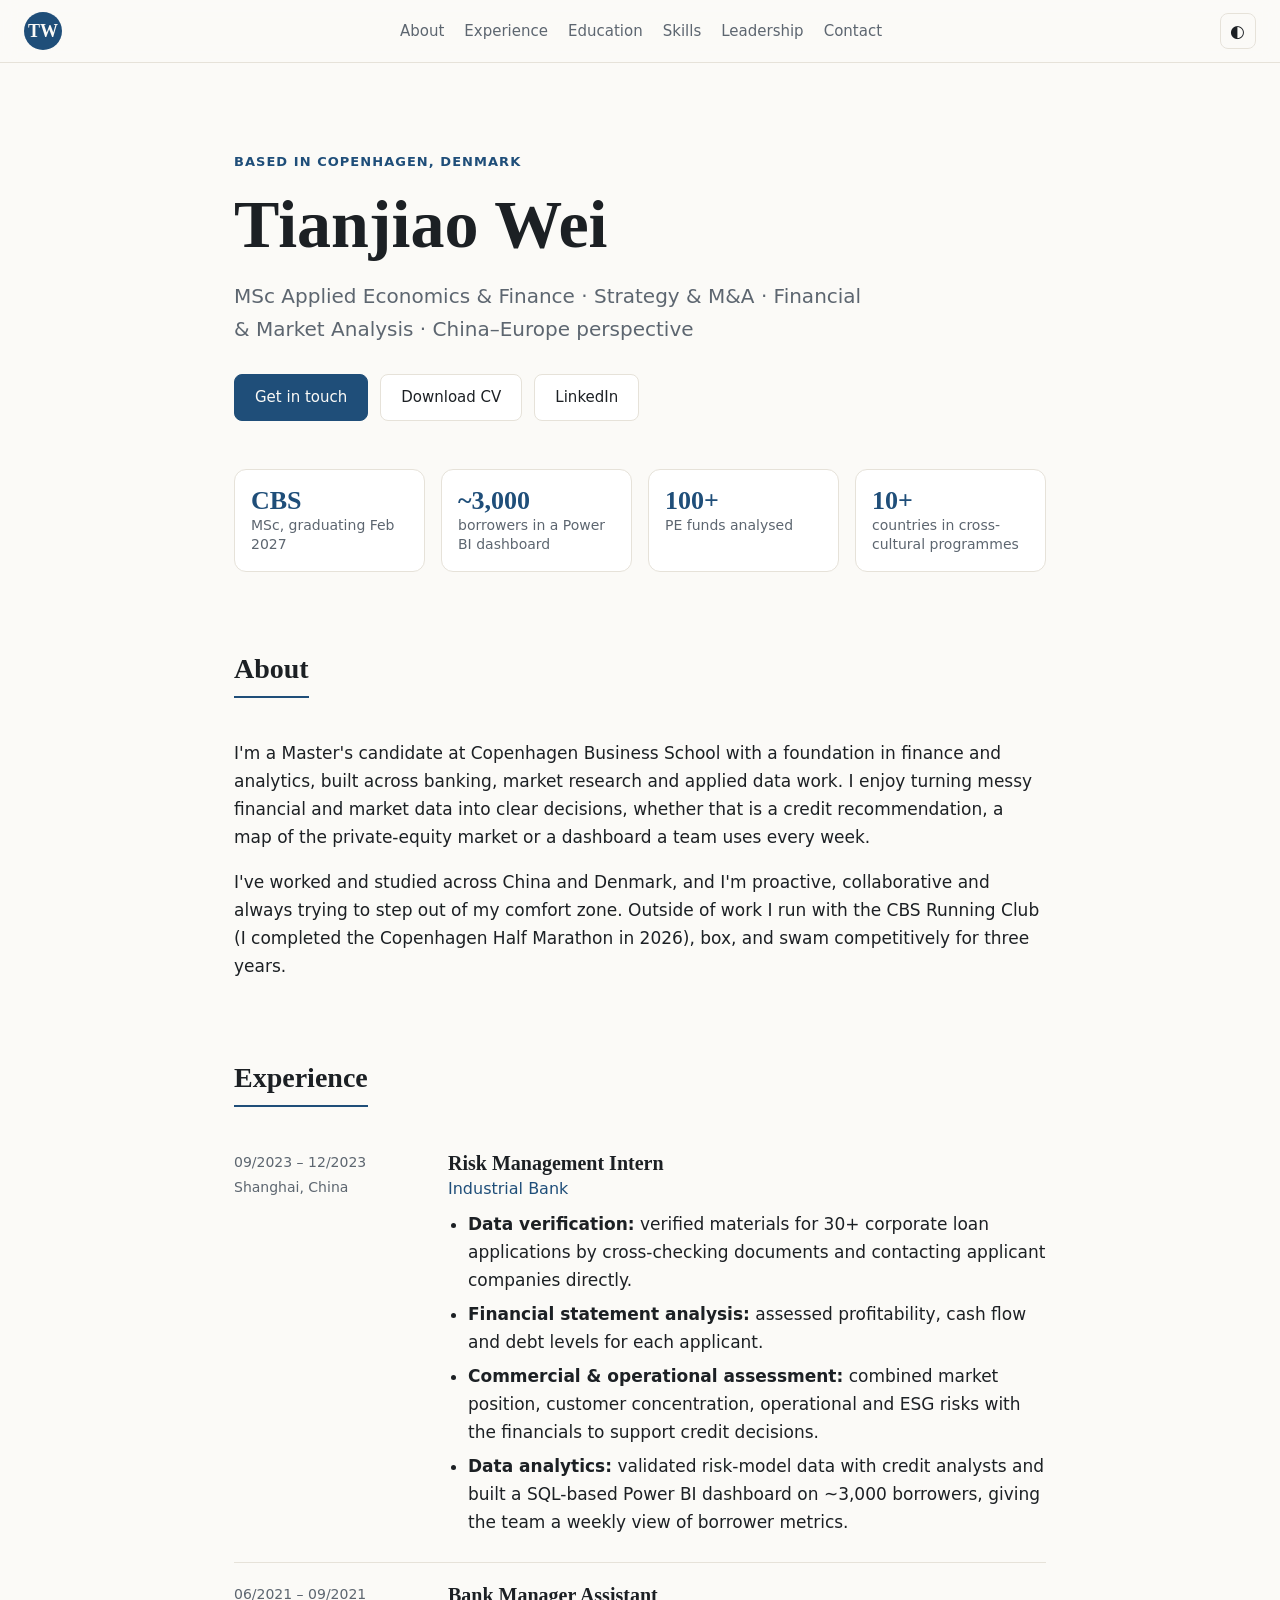
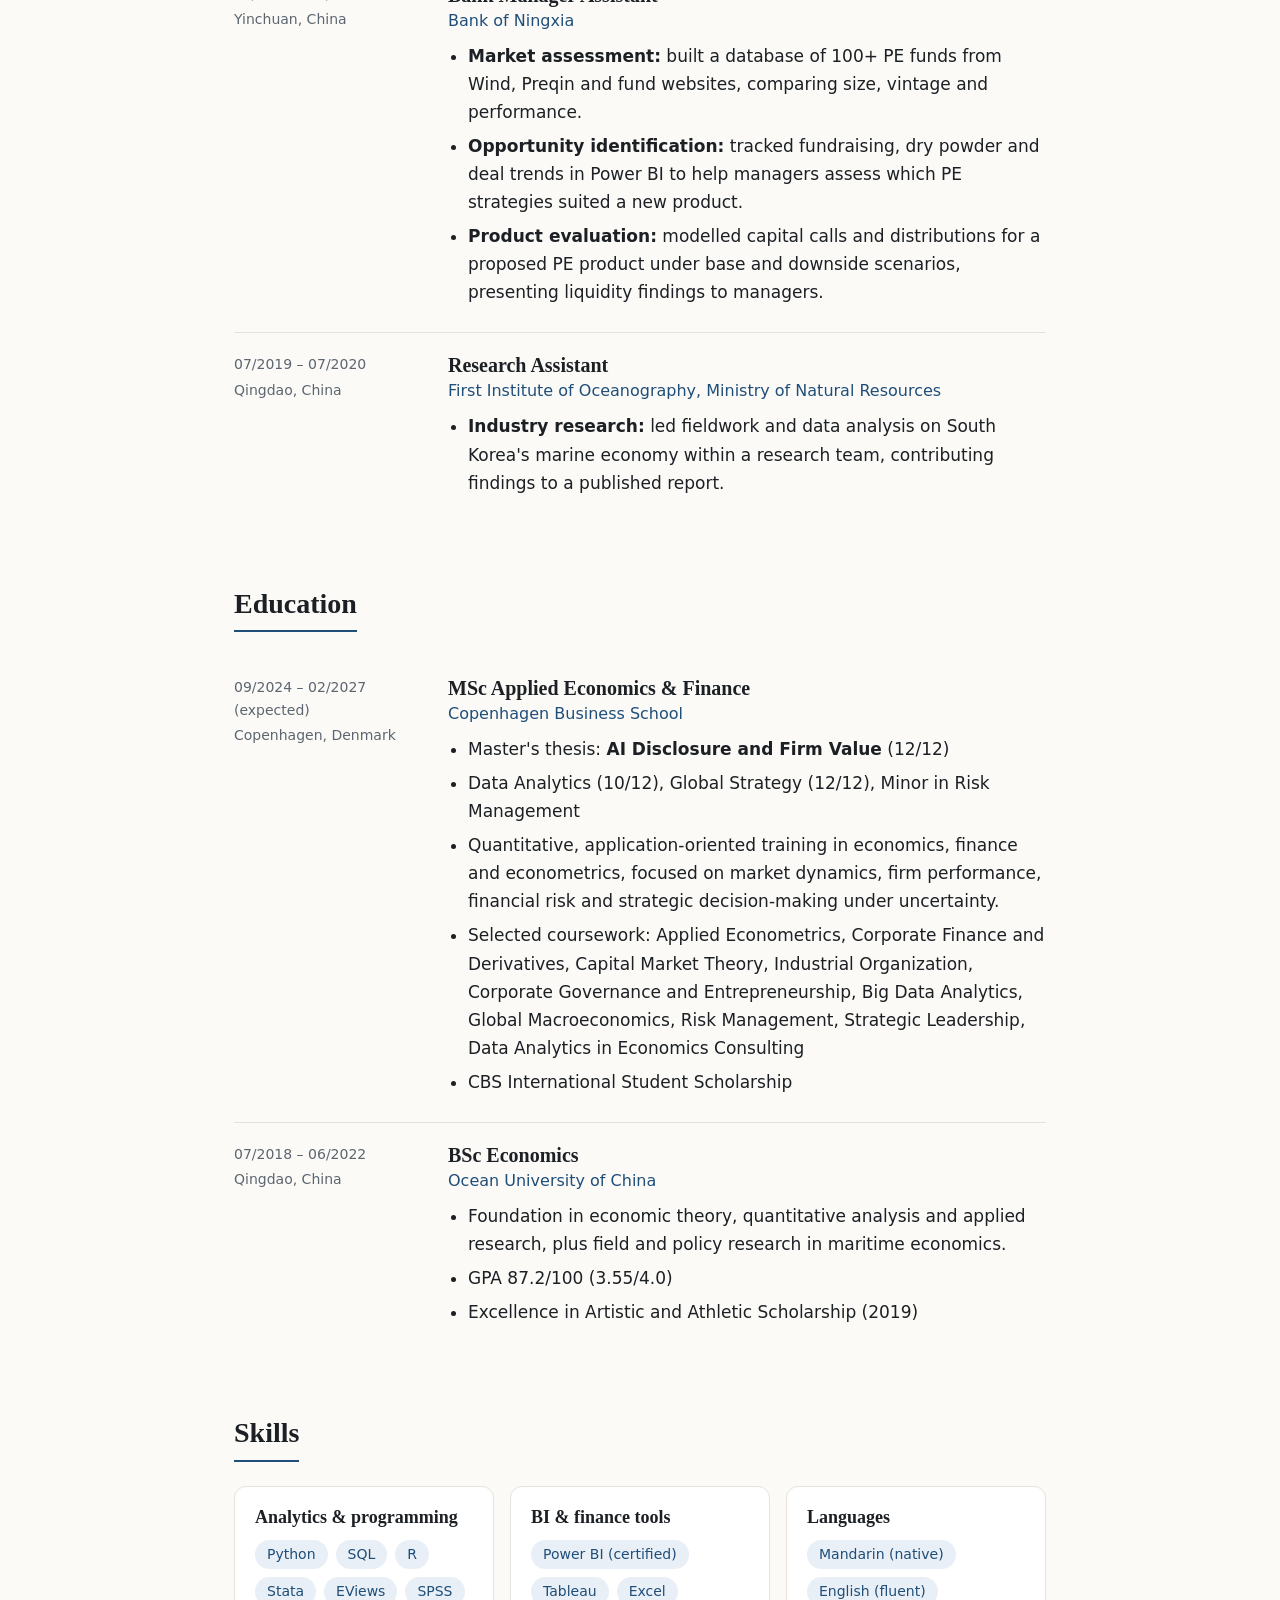
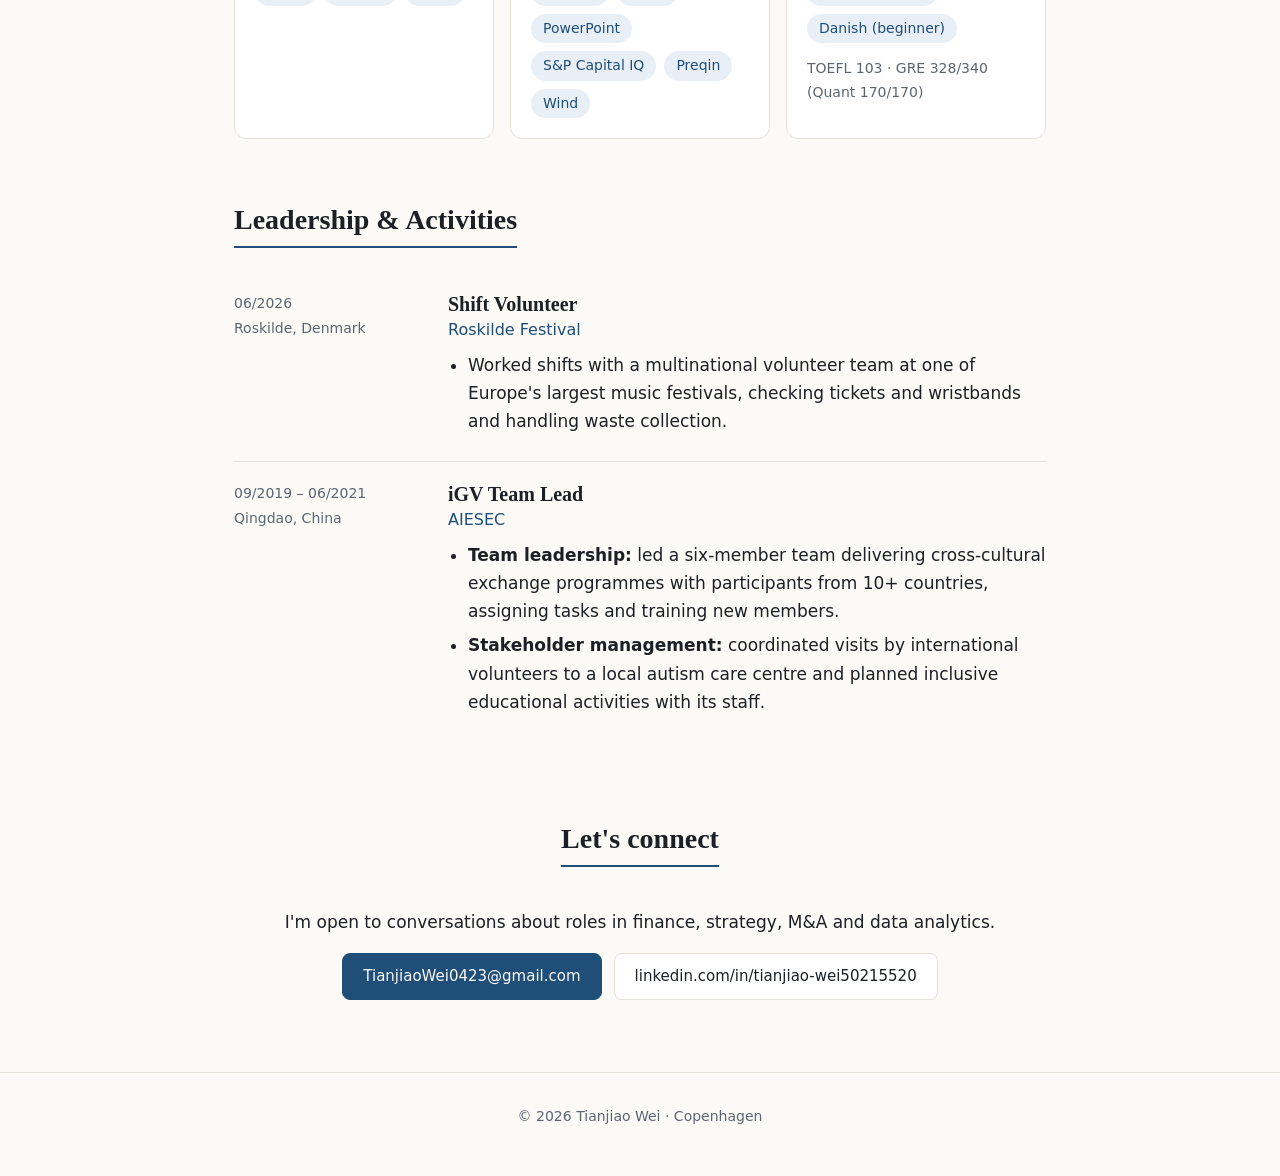
==== index.html @ 9f886868 "Add personal portfolio site Co-Authored-By: Claude Sonnet 5.5 <noreply@anthropic.com>" ====
<!doctype html>
<html lang="en">
<head>
  <meta charset="utf-8">
  <meta name="viewport" content="width=device-width, initial-scale=1">
  <title>Tianjiao Wei | Applied Economics & Finance</title>
  <meta name="description" content="Tianjiao Wei: MSc candidate in Applied Economics & Finance at Copenhagen Business School. Financial analysis, market research and data analytics.">
  <link rel="stylesheet" href="styles.css">
</head>
<body>
  <header class="nav">
    <a class="logo" href="#top">TW</a>
    <nav>
      <a href="#about">About</a>
      <a href="#experience">Experience</a>
      <a href="#education">Education</a>
      <a href="#skills">Skills</a>
      <a href="#leadership">Leadership</a>
      <a href="#contact">Contact</a>
    </nav>
    <button id="theme" aria-label="Toggle dark mode">◐</button>
  </header>

  <main id="top">
    <section class="hero">
      <p class="eyebrow">Based in Copenhagen, Denmark</p>
      <h1>Tianjiao Wei</h1>
      <p class="tagline">MSc Applied Economics &amp; Finance &middot; Strategy &amp; M&amp;A &middot; Financial &amp; Market Analysis &middot; China–Europe perspective</p>
      <div class="cta">
        <a class="btn primary" href="#contact">Get in touch</a>
        <a class="btn" href="Tianjiao_Wei_CV.pdf">Download CV</a>
        <a class="btn" href="https://linkedin.com/in/tianjiao-wei50215520" target="_blank" rel="noopener">LinkedIn</a>
      </div>
      <ul class="stats">
        <li><strong>CBS</strong><span>MSc, graduating Feb 2027</span></li>
        <li><strong>~3,000</strong><span>borrowers in a Power BI dashboard</span></li>
        <li><strong>100+</strong><span>PE funds analysed</span></li>
        <li><strong>10+</strong><span>countries in cross-cultural programmes</span></li>
      </ul>
    </section>

    <section id="about">
      <h2>About</h2>
      <p>I'm a Master's candidate at Copenhagen Business School with a foundation in finance and analytics, built across banking, market research and applied data work. I enjoy turning messy financial and market data into clear decisions, whether that is a credit recommendation, a map of the private-equity market or a dashboard a team uses every week.</p>
      <p>I've worked and studied across China and Denmark, and I'm proactive, collaborative and always trying to step out of my comfort zone. Outside of work I run with the CBS Running Club (I completed the Copenhagen Half Marathon in 2026), box, and swam competitively for three years.</p>
    </section>

    <section id="experience">
      <h2>Experience</h2>

      <article class="item">
        <div class="meta"><span>09/2023 – 12/2023</span><span>Shanghai, China</span></div>
        <div>
          <h3>Risk Management Intern <small>Industrial Bank</small></h3>
          <ul>
            <li><b>Data verification:</b> verified materials for 30+ corporate loan applications by cross-checking documents and contacting applicant companies directly.</li>
            <li><b>Financial statement analysis:</b> assessed profitability, cash flow and debt levels for each applicant.</li>
            <li><b>Commercial &amp; operational assessment:</b> combined market position, customer concentration, operational and ESG risks with the financials to support credit decisions.</li>
            <li><b>Data analytics:</b> validated risk-model data with credit analysts and built a SQL-based Power BI dashboard on ~3,000 borrowers, giving the team a weekly view of borrower metrics.</li>
          </ul>
        </div>
      </article>

      <article class="item">
        <div class="meta"><span>06/2021 – 09/2021</span><span>Yinchuan, China</span></div>
        <div>
          <h3>Bank Manager Assistant <small>Bank of Ningxia</small></h3>
          <ul>
            <li><b>Market assessment:</b> built a database of 100+ PE funds from Wind, Preqin and fund websites, comparing size, vintage and performance.</li>
            <li><b>Opportunity identification:</b> tracked fundraising, dry powder and deal trends in Power BI to help managers assess which PE strategies suited a new product.</li>
            <li><b>Product evaluation:</b> modelled capital calls and distributions for a proposed PE product under base and downside scenarios, presenting liquidity findings to managers.</li>
          </ul>
        </div>
      </article>

      <article class="item">
        <div class="meta"><span>07/2019 – 07/2020</span><span>Qingdao, China</span></div>
        <div>
          <h3>Research Assistant <small>First Institute of Oceanography, Ministry of Natural Resources</small></h3>
          <ul>
            <li><b>Industry research:</b> led fieldwork and data analysis on South Korea's marine economy within a research team, contributing findings to a published report.</li>
          </ul>
        </div>
      </article>
    </section>

    <section id="education">
      <h2>Education</h2>

      <article class="item">
        <div class="meta"><span>09/2024 – 02/2027 (expected)</span><span>Copenhagen, Denmark</span></div>
        <div>
          <h3>MSc Applied Economics &amp; Finance <small>Copenhagen Business School</small></h3>
          <ul>
            <li>Master's thesis: <b>AI Disclosure and Firm Value</b> (12/12)</li>
            <li>Data Analytics (10/12), Global Strategy (12/12), Minor in Risk Management</li>
            <li>Quantitative, application-oriented training in economics, finance and econometrics, focused on market dynamics, firm performance, financial risk and strategic decision-making under uncertainty.</li>
            <li>Selected coursework: Applied Econometrics, Corporate Finance and Derivatives, Capital Market Theory, Industrial Organization, Corporate Governance and Entrepreneurship, Big Data Analytics, Global Macroeconomics, Risk Management, Strategic Leadership, Data Analytics in Economics Consulting</li>
            <li>CBS International Student Scholarship</li>
          </ul>
        </div>
      </article>

      <article class="item">
        <div class="meta"><span>07/2018 – 06/2022</span><span>Qingdao, China</span></div>
        <div>
          <h3>BSc Economics <small>Ocean University of China</small></h3>
          <ul>
            <li>Foundation in economic theory, quantitative analysis and applied research, plus field and policy research in maritime economics.</li>
            <li>GPA 87.2/100 (3.55/4.0)</li>
            <li>Excellence in Artistic and Athletic Scholarship (2019)</li>
          </ul>
        </div>
      </article>
    </section>

    <section id="skills">
      <h2>Skills</h2>
      <div class="grid">
        <div class="card"><h3>Analytics &amp; programming</h3><p class="tags"><span>Python</span><span>SQL</span><span>R</span><span>Stata</span><span>EViews</span><span>SPSS</span></p></div>
        <div class="card"><h3>BI &amp; finance tools</h3><p class="tags"><span>Power BI (certified)</span><span>Tableau</span><span>Excel</span><span>PowerPoint</span><span>S&amp;P Capital IQ</span><span>Preqin</span><span>Wind</span></p></div>
        <div class="card"><h3>Languages</h3><p class="tags"><span>Mandarin (native)</span><span>English (fluent)</span><span>Danish (beginner)</span></p><p class="note">TOEFL 103 &middot; GRE 328/340 (Quant 170/170)</p></div>
      </div>
    </section>

    <section id="leadership">
      <h2>Leadership &amp; Activities</h2>

      <article class="item">
        <div class="meta"><span>06/2026</span><span>Roskilde, Denmark</span></div>
        <div>
          <h3>Shift Volunteer <small>Roskilde Festival</small></h3>
          <ul><li>Worked shifts with a multinational volunteer team at one of Europe's largest music festivals, checking tickets and wristbands and handling waste collection.</li></ul>
        </div>
      </article>

      <article class="item">
        <div class="meta"><span>09/2019 – 06/2021</span><span>Qingdao, China</span></div>
        <div>
          <h3>iGV Team Lead <small>AIESEC</small></h3>
          <ul>
            <li><b>Team leadership:</b> led a six-member team delivering cross-cultural exchange programmes with participants from 10+ countries, assigning tasks and training new members.</li>
            <li><b>Stakeholder management:</b> coordinated visits by international volunteers to a local autism care centre and planned inclusive educational activities with its staff.</li>
          </ul>
        </div>
      </article>
    </section>

    <section id="contact" class="contact">
      <h2>Let's connect</h2>
      <p>I'm open to conversations about roles in finance, strategy, M&amp;A and data analytics.</p>
      <div class="cta">
        <a class="btn primary" href="mailto:TianjiaoWei0423@gmail.com">TianjiaoWei0423@gmail.com</a>
        <a class="btn" href="https://linkedin.com/in/tianjiao-wei50215520" target="_blank" rel="noopener">linkedin.com/in/tianjiao-wei50215520</a>
      </div>
    </section>
  </main>

  <footer>&copy; <span id="year"></span> Tianjiao Wei &middot; Copenhagen</footer>
  <script src="script.js"></script>
</body>
</html>
---- styles.css ----
:root {
  --bg: #fbfaf7;
  --surface: #ffffff;
  --text: #1c2024;
  --muted: #5d6670;
  --line: #e6e2d9;
  --accent: #1f4e79;
  --accent-soft: #e8eff6;
}
:root[data-theme="dark"] {
  --bg: #12161b;
  --surface: #1a2027;
  --text: #e8ebee;
  --muted: #9aa5b1;
  --line: #2b333c;
  --accent: #7db2e3;
  --accent-soft: #1f2d3b;
}
* { box-sizing: border-box; }
html { scroll-behavior: smooth; scroll-padding-top: 70px; }
body {
  margin: 0;
  background: var(--bg);
  color: var(--text);
  font: 17px/1.65 system-ui, -apple-system, "Segoe UI", Roboto, sans-serif;
}
h1, h2, h3 { font-family: Georgia, "Times New Roman", serif; line-height: 1.2; margin: 0; }
a { color: var(--accent); }

.nav {
  position: sticky; top: 0; z-index: 10;
  display: flex; align-items: center; justify-content: space-between; gap: 16px;
  padding: 12px 24px;
  background: color-mix(in srgb, var(--bg) 88%, transparent);
  backdrop-filter: blur(8px);
  border-bottom: 1px solid var(--line);
}
.logo {
  font: 700 18px Georgia, serif; text-decoration: none; color: var(--bg);
  background: var(--accent); width: 38px; height: 38px; border-radius: 50%;
  display: grid; place-items: center;
}
.nav nav { display: flex; gap: 20px; flex-wrap: wrap; justify-content: center; }
.nav nav a { color: var(--muted); text-decoration: none; font-size: 15px; }
.nav nav a:hover { color: var(--accent); }
#theme { background: none; border: 1px solid var(--line); color: var(--text); border-radius: 8px; width: 36px; height: 36px; cursor: pointer; font-size: 17px; }

main { max-width: 860px; margin: 0 auto; padding: 0 24px; }
section { padding: 56px 0 8px; }
section h2 { font-size: 28px; margin-bottom: 24px; padding-bottom: 10px; border-bottom: 2px solid var(--accent); display: inline-block; }

.hero { padding: 88px 0 24px; }
.eyebrow { color: var(--accent); font-weight: 600; letter-spacing: .08em; text-transform: uppercase; font-size: 13px; margin: 0 0 12px; }
.hero h1 { font-size: clamp(42px, 8vw, 68px); }
.tagline { font-size: 20px; color: var(--muted); max-width: 640px; margin: 14px 0 28px; }

.cta { display: flex; flex-wrap: wrap; gap: 12px; }
.btn {
  display: inline-block; padding: 10px 20px; border-radius: 8px; text-decoration: none;
  border: 1px solid var(--line); background: var(--surface); color: var(--text); font-size: 15px; font-weight: 500;
  transition: transform .15s, border-color .15s;
}
.btn:hover { transform: translateY(-2px); border-color: var(--accent); }
.btn.primary { background: var(--accent); border-color: var(--accent); color: var(--bg); }

.stats { list-style: none; padding: 0; margin: 48px 0 0; display: grid; grid-template-columns: repeat(auto-fit, minmax(170px, 1fr)); gap: 16px; }
.stats li { background: var(--surface); border: 1px solid var(--line); border-radius: 12px; padding: 16px; }
.stats strong { display: block; font: 700 26px Georgia, serif; color: var(--accent); }
.stats span { color: var(--muted); font-size: 14px; line-height: 1.4; display: block; }

.item { display: grid; grid-template-columns: 190px 1fr; gap: 24px; padding: 20px 0; border-top: 1px solid var(--line); }
.item:first-of-type { border-top: 0; }
.meta { color: var(--muted); font-size: 14px; display: flex; flex-direction: column; gap: 2px; }
.item h3 { font-size: 20px; }
.item h3 small { display: block; font: 500 16px system-ui, sans-serif; color: var(--accent); margin-top: 4px; }
.item ul { margin: 12px 0 0; padding-left: 20px; }
.item li { margin-bottom: 6px; }

.grid { display: grid; grid-template-columns: repeat(auto-fit, minmax(240px, 1fr)); gap: 16px; }
.card { background: var(--surface); border: 1px solid var(--line); border-radius: 12px; padding: 20px; }
.card h3 { font-size: 18px; margin-bottom: 12px; }
.tags { display: flex; flex-wrap: wrap; gap: 8px; margin: 0; }
.tags span { background: var(--accent-soft); color: var(--accent); padding: 3px 12px; border-radius: 999px; font-size: 14px; }
.note { color: var(--muted); font-size: 14px; margin: 14px 0 0; }

.contact { text-align: center; padding: 72px 0 40px; }
.contact .cta { justify-content: center; }
footer { text-align: center; color: var(--muted); font-size: 14px; padding: 32px 24px 48px; border-top: 1px solid var(--line); margin-top: 32px; }

.reveal { opacity: 0; transform: translateY(14px); transition: opacity .6s, transform .6s; }
.reveal.show { opacity: 1; transform: none; }
@media (prefers-reduced-motion: reduce) { .reveal { opacity: 1; transform: none; transition: none; } html { scroll-behavior: auto; } }

@media (max-width: 640px) {
  .item { grid-template-columns: 1fr; gap: 8px; }
  .meta { flex-direction: row; gap: 12px; flex-wrap: wrap; }
  .nav { padding: 10px 16px; }
  .nav nav { gap: 12px; }
  main { padding: 0 16px; }
}
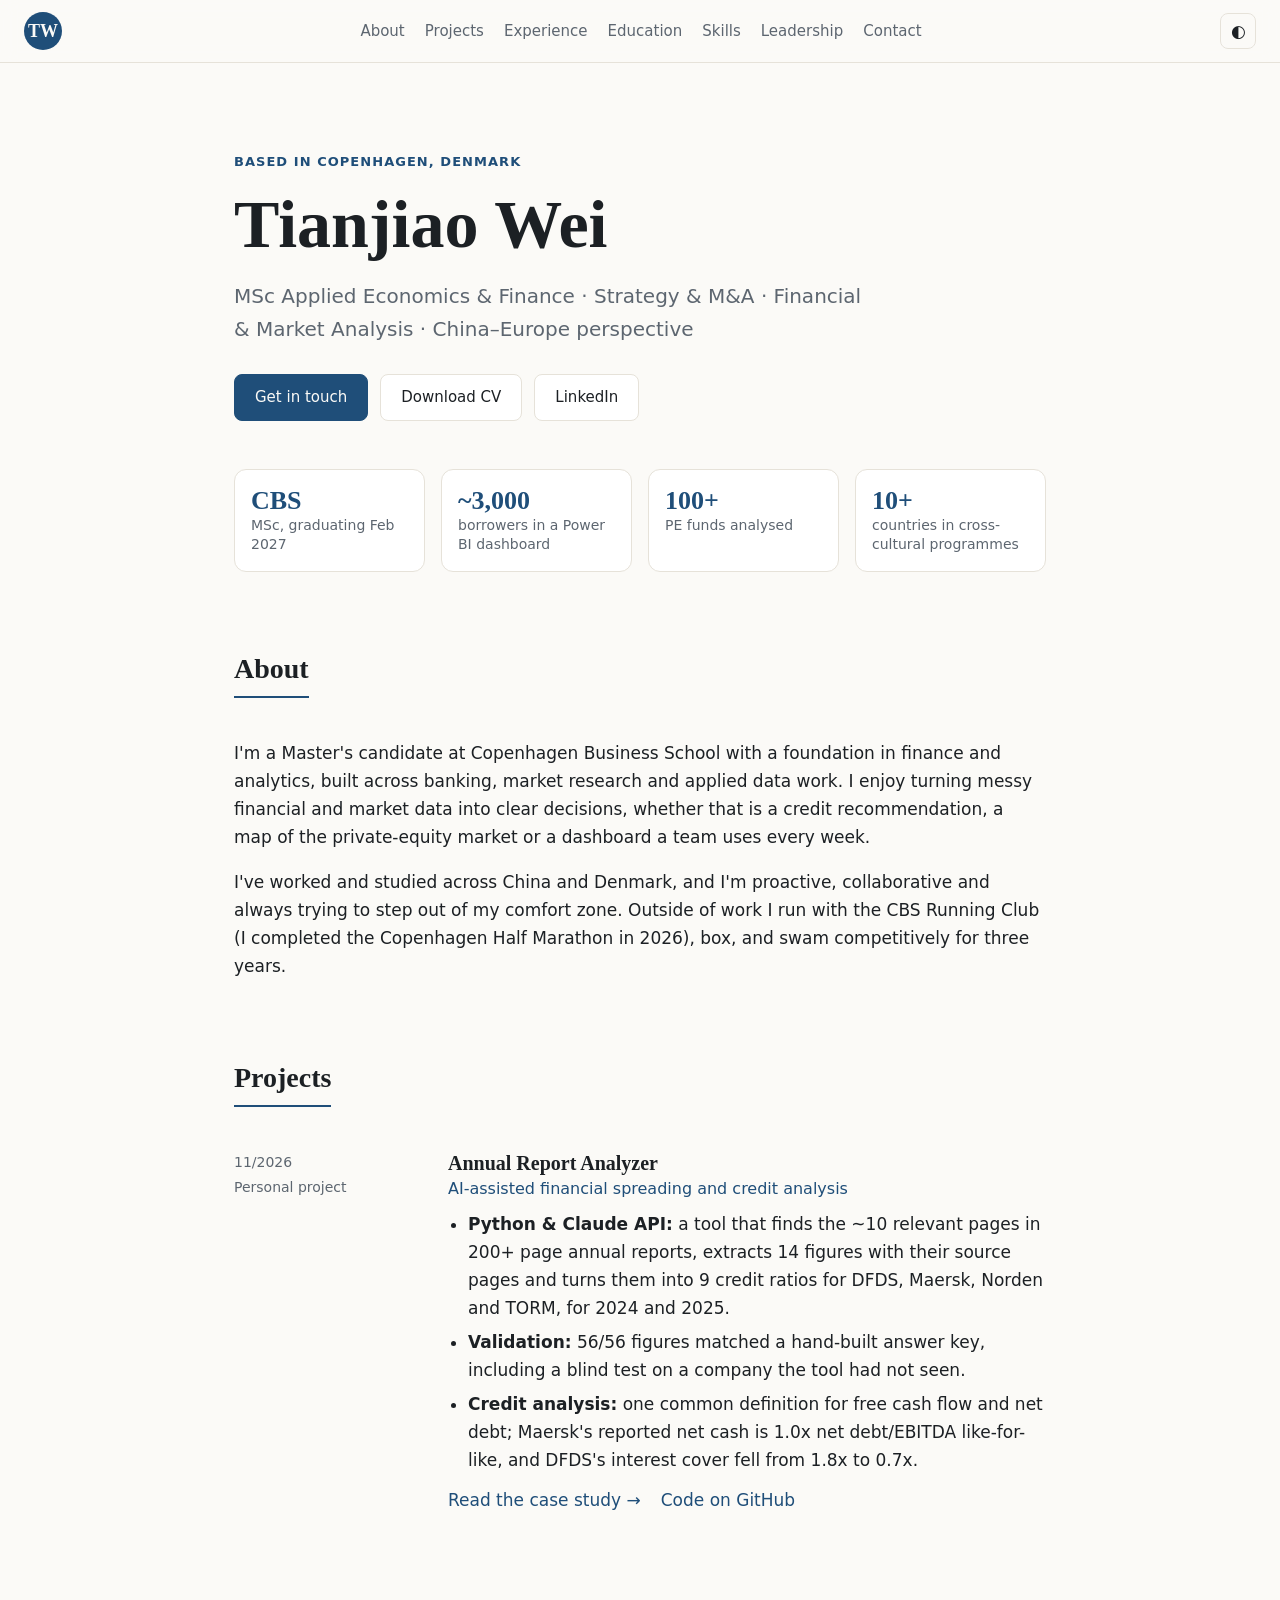
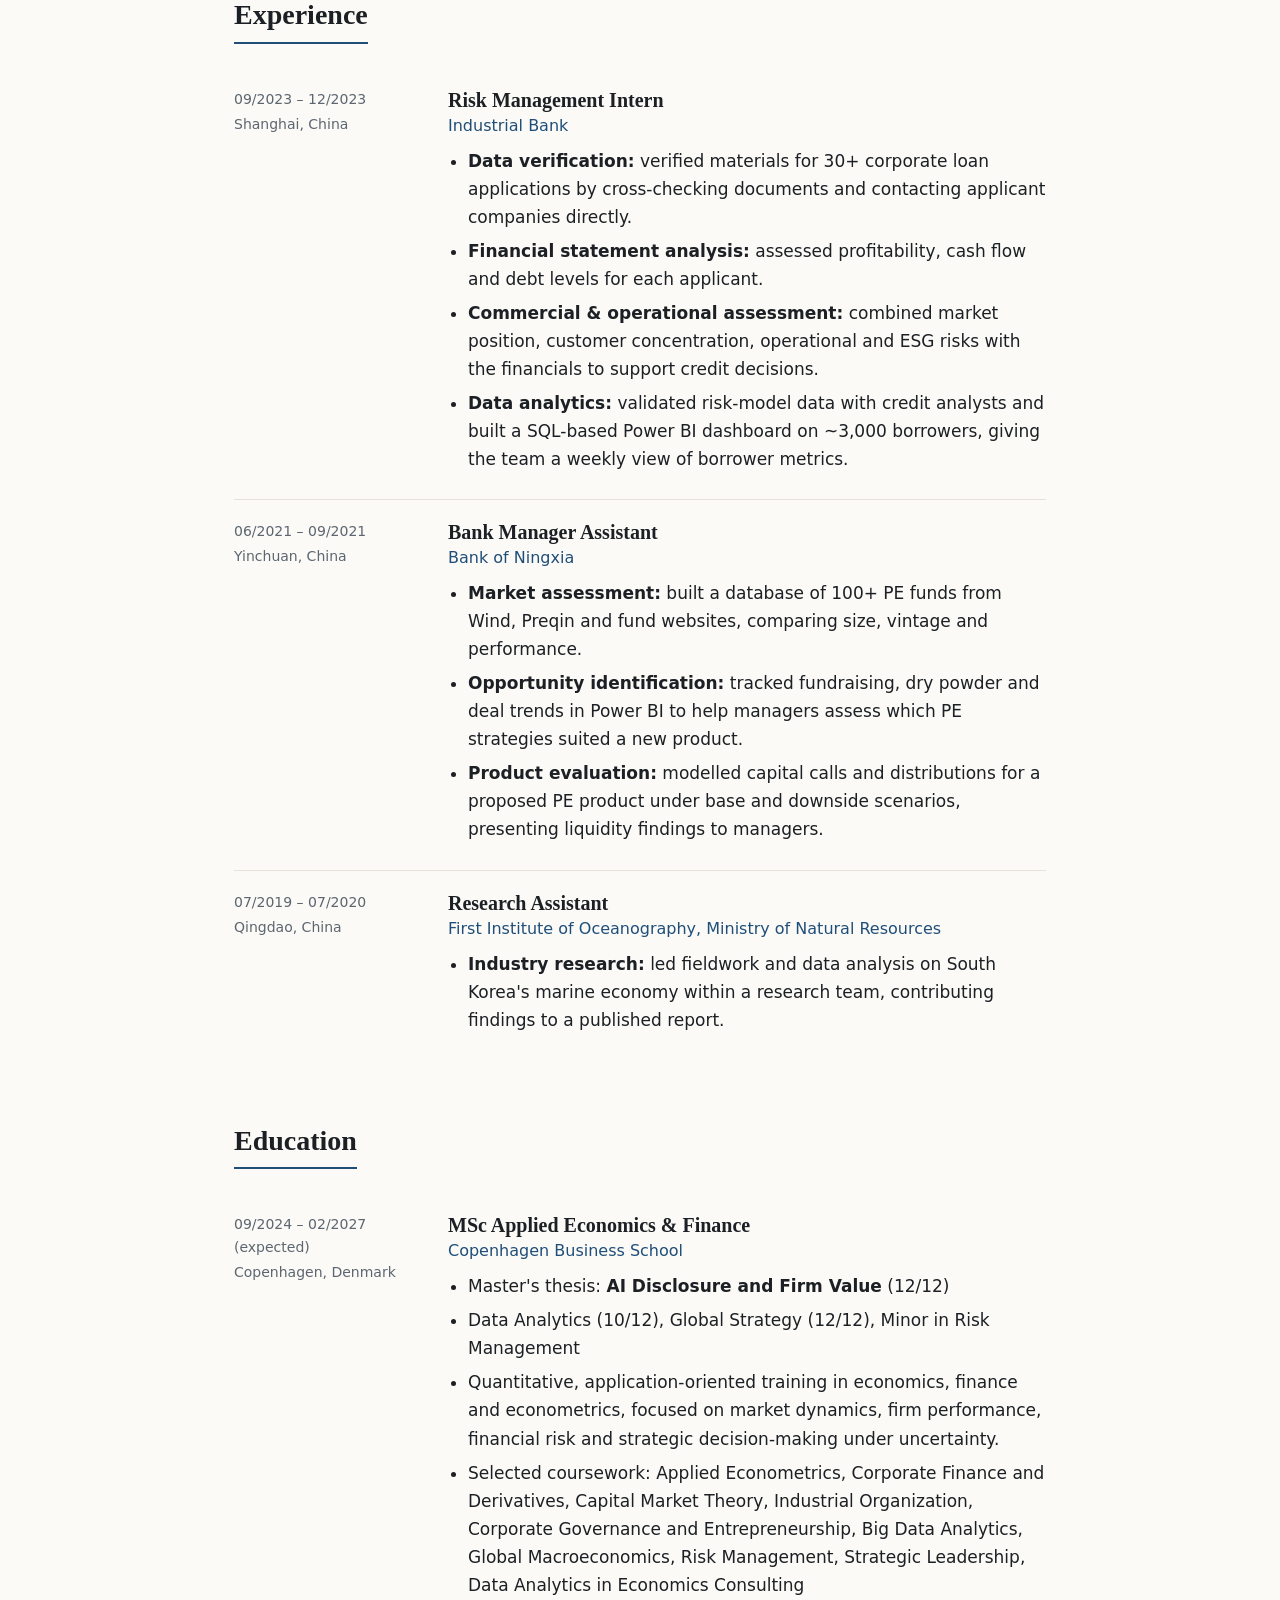
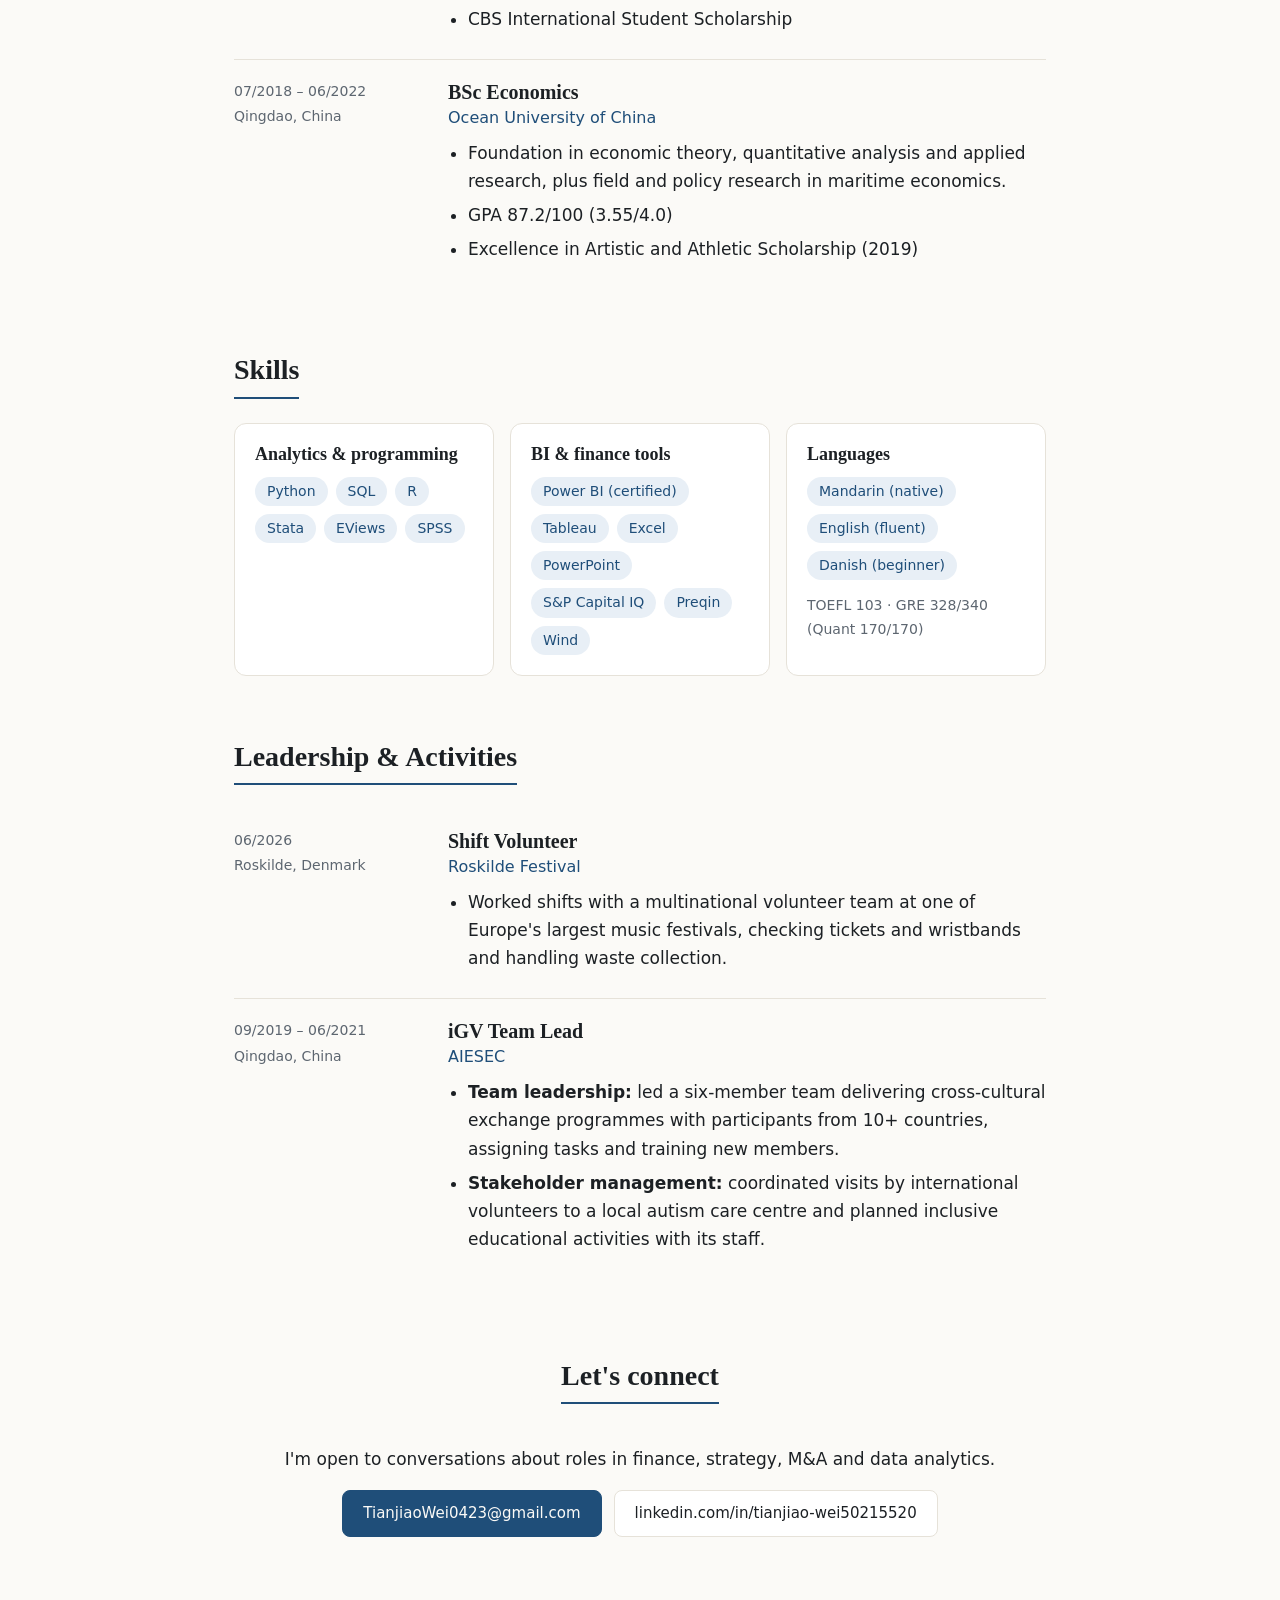
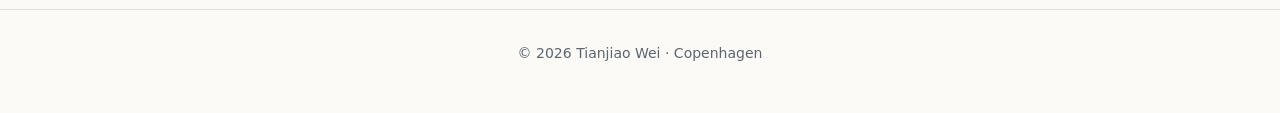
==== commit 3a5236bf: "Add Annual Report Analyzer project and case study page" ====
--- a/index.html
+++ b/index.html
@@ -12,6 +12,7 @@
     <a class="logo" href="#top">TW</a>
     <nav>
       <a href="#about">About</a>
+      <a href="#projects">Projects</a>
       <a href="#experience">Experience</a>
       <a href="#education">Education</a>
       <a href="#skills">Skills</a>
@@ -43,6 +44,23 @@
       <h2>About</h2>
       <p>I'm a Master's candidate at Copenhagen Business School with a foundation in finance and analytics, built across banking, market research and applied data work. I enjoy turning messy financial and market data into clear decisions, whether that is a credit recommendation, a map of the private-equity market or a dashboard a team uses every week.</p>
       <p>I've worked and studied across China and Denmark, and I'm proactive, collaborative and always trying to step out of my comfort zone. Outside of work I run with the CBS Running Club (I completed the Copenhagen Half Marathon in 2026), box, and swam competitively for three years.</p>
+    </section>
+
+    <section id="projects">
+      <h2>Projects</h2>
+
+      <article class="item">
+        <div class="meta"><span>11/2026</span><span>Personal project</span></div>
+        <div>
+          <h3>Annual Report Analyzer <small>AI-assisted financial spreading and credit analysis</small></h3>
+          <ul>
+            <li><b>Python &amp; Claude API:</b> a tool that finds the ~10 relevant pages in 200+ page annual reports, extracts 14 figures with their source pages and turns them into 9 credit ratios for DFDS, Maersk, Norden and TORM, for 2024 and 2025.</li>
+            <li><b>Validation:</b> 56/56 figures matched a hand-built answer key, including a blind test on a company the tool had not seen.</li>
+            <li><b>Credit analysis:</b> one common definition for free cash flow and net debt; Maersk's reported net cash is 1.0x net debt/EBITDA like-for-like, and DFDS's interest cover fell from 1.8x to 0.7x.</li>
+          </ul>
+          <p class="links"><a href="annual-report-analyzer.html">Read the case study &rarr;</a><a href="https://github.com/tianjiaowei0423-commits/annual-report-analyzer" target="_blank" rel="noopener">Code on GitHub</a></p>
+        </div>
+      </article>
     </section>
 
     <section id="experience">
--- a/styles.css
+++ b/styles.css
@@ -83,6 +83,31 @@
 .tags span { background: var(--accent-soft); color: var(--accent); padding: 3px 12px; border-radius: 999px; font-size: 14px; }
 .note { color: var(--muted); font-size: 14px; margin: 14px 0 0; }
 
+.links { display: flex; flex-wrap: wrap; gap: 20px; margin: 12px 0 0; font-weight: 500; }
+.links a { text-decoration: none; }
+.links a:hover { text-decoration: underline; }
+
+/* Project case study page */
+.back { color: var(--muted); text-decoration: none; font-size: 15px; }
+.back:hover { color: var(--accent); }
+.case h2 { margin-top: 8px; }
+.case p, .case li { max-width: 720px; }
+.lead { font-size: 19px; color: var(--muted); max-width: 680px; margin: 14px 0 28px; }
+.table-wrap { overflow-x: auto; margin: 8px 0 16px; }
+table { border-collapse: collapse; width: 100%; font-size: 15px; background: var(--surface); }
+th, td { padding: 9px 12px; border-bottom: 1px solid var(--line); text-align: right; white-space: nowrap; }
+th:first-child, td:first-child { text-align: left; }
+thead th { color: var(--muted); font-weight: 600; border-bottom: 2px solid var(--line); }
+td.bad { color: #b3412e; }
+:root[data-theme="dark"] td.bad { color: #f08a72; }
+.steps { counter-reset: step; list-style: none; padding: 0; margin: 0; display: grid; gap: 12px; }
+.steps li { counter-increment: step; background: var(--surface); border: 1px solid var(--line); border-radius: 12px; padding: 16px 18px 16px 58px; position: relative; max-width: none; }
+.steps li::before { content: counter(step); position: absolute; left: 16px; top: 15px; width: 28px; height: 28px; border-radius: 50%; background: var(--accent); color: var(--bg); display: grid; place-items: center; font: 700 15px Georgia, serif; }
+.steps code, .case code { font-size: 14px; background: var(--accent-soft); color: var(--accent); padding: 1px 6px; border-radius: 4px; }
+blockquote { margin: 12px 0; padding: 12px 18px; border-left: 3px solid var(--accent); background: var(--surface); color: var(--text); font-style: italic; max-width: 720px; }
+.lesson { margin: 0 0 20px; }
+.lesson h3 { font-size: 19px; margin-bottom: 6px; }
+
 .contact { text-align: center; padding: 72px 0 40px; }
 .contact .cta { justify-content: center; }
 footer { text-align: center; color: var(--muted); font-size: 14px; padding: 32px 24px 48px; border-top: 1px solid var(--line); margin-top: 32px; }
